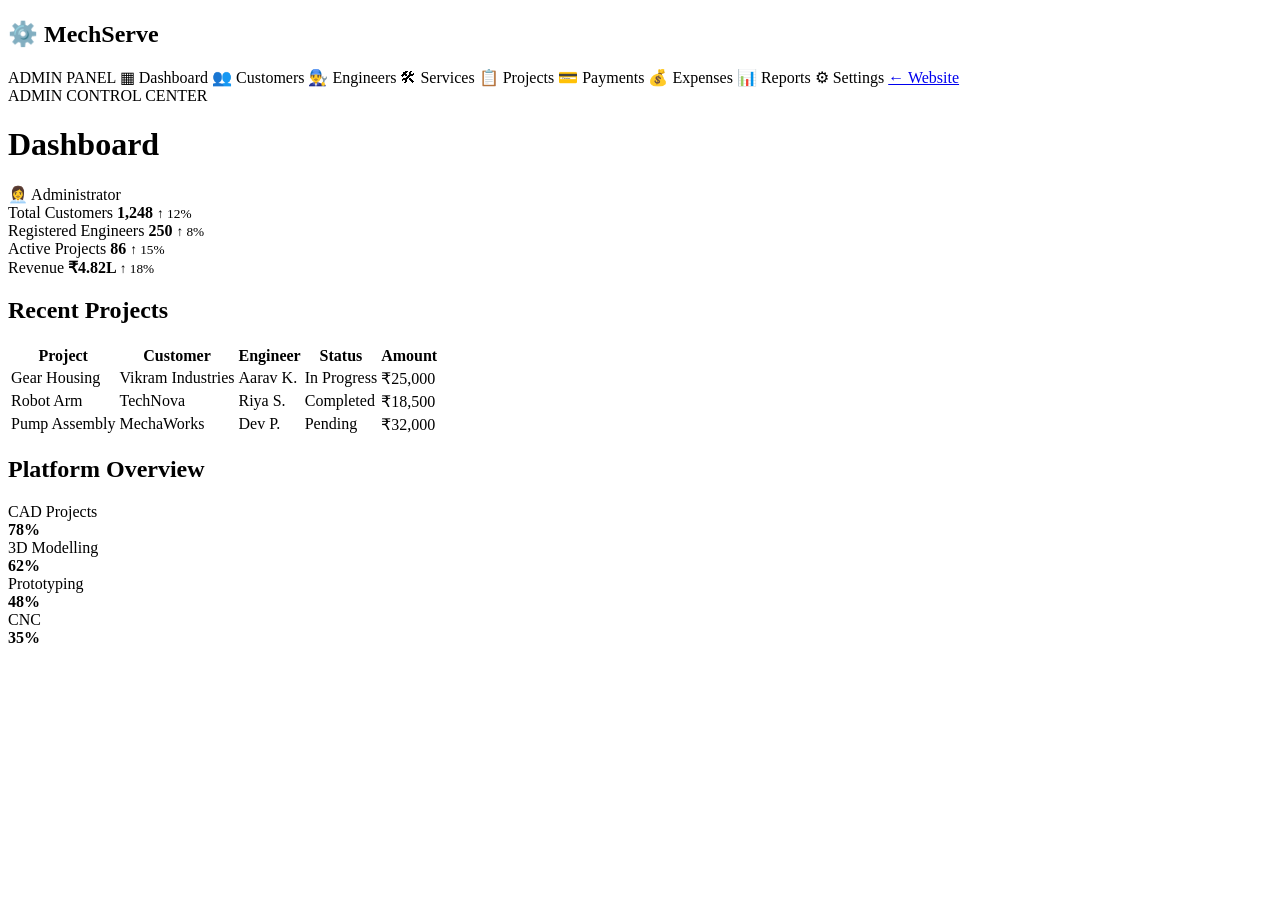
==== admin.html @ 6b7001bd "Add files via upload" ====
<!DOCTYPE html>
<html lang="en">

<head>

<meta charset="UTF-8">

<meta name="viewport"
content="width=device-width, initial-scale=1.0">

<title>Admin Dashboard | MechServe</title>

<link rel="stylesheet"
href="css/style.css">

</head>


<body class="admin-body">


<div class="admin-layout">


<aside class="admin-sidebar">

<h2>
⚙️ MechServe
</h2>

<span>
ADMIN PANEL
</span>


<a class="active">
▦ Dashboard
</a>

<a>
👥 Customers
</a>

<a>
👨‍🔧 Engineers
</a>

<a>
🛠 Services
</a>

<a>
📋 Projects
</a>

<a>
💳 Payments
</a>

<a>
💰 Expenses
</a>

<a>
📊 Reports
</a>

<a>
⚙ Settings
</a>


<a href="index.html">
← Website
</a>

</aside>


<main class="admin-main">


<div class="admin-top">

<div>

<span>
ADMIN CONTROL CENTER
</span>

<h1>
Dashboard
</h1>

</div>

<div class="admin-user">
👩‍💼 Administrator
</div>

</div>


<div class="admin-stats">


<div>

<span>
Total Customers
</span>

<strong>
1,248
</strong>

<small>
↑ 12%
</small>

</div>


<div>

<span>
Registered Engineers
</span>

<strong>
250
</strong>

<small>
↑ 8%
</small>

</div>


<div>

<span>
Active Projects
</span>

<strong>
86
</strong>

<small>
↑ 15%
</small>

</div>


<div>

<span>
Revenue
</span>

<strong>
₹4.82L
</strong>

<small>
↑ 18%
</small>

</div>

</div>


<div class="admin-content-grid">


<div class="admin-panel">

<h2>
Recent Projects
</h2>


<table>

<thead>

<tr>

<th>
Project
</th>

<th>
Customer
</th>

<th>
Engineer
</th>

<th>
Status
</th>

<th>
Amount
</th>

</tr>

</thead>


<tbody>

<tr>

<td>
Gear Housing
</td>

<td>
Vikram Industries
</td>

<td>
Aarav K.
</td>

<td>
<span class="yellow">
In Progress
</span>
</td>

<td>
₹25,000
</td>

</tr>


<tr>

<td>
Robot Arm
</td>

<td>
TechNova
</td>

<td>
Riya S.
</td>

<td>
<span class="green-text">
Completed
</span>
</td>

<td>
₹18,500
</td>

</tr>


<tr>

<td>
Pump Assembly
</td>

<td>
MechaWorks
</td>

<td>
Dev P.
</td>

<td>
<span class="purple-text">
Pending
</span>
</td>

<td>
₹32,000
</td>

</tr>

</tbody>

</table>

</div>


<div class="admin-panel">

<h2>
Platform Overview
</h2>

<div class="overview-item">

<span>
CAD Projects
</span>

<div>
<div style="width:78%">
</div>
</div>

<strong>
78%
</strong>

</div>


<div class="overview-item">

<span>
3D Modelling
</span>

<div>
<div style="width:62%">
</div>
</div>

<strong>
62%
</strong>

</div>


<div class="overview-item">

<span>
Prototyping
</span>

<div>
<div style="width:48%">
</div>
</div>

<strong>
48%
</strong>

</div>


<div class="overview-item">

<span>
CNC
</span>

<div>
<div style="width:35%">
</div>
</div>

<strong>
35%
</strong>

</div>

</div>

</div>


</main>

</div>

</body>

</html>
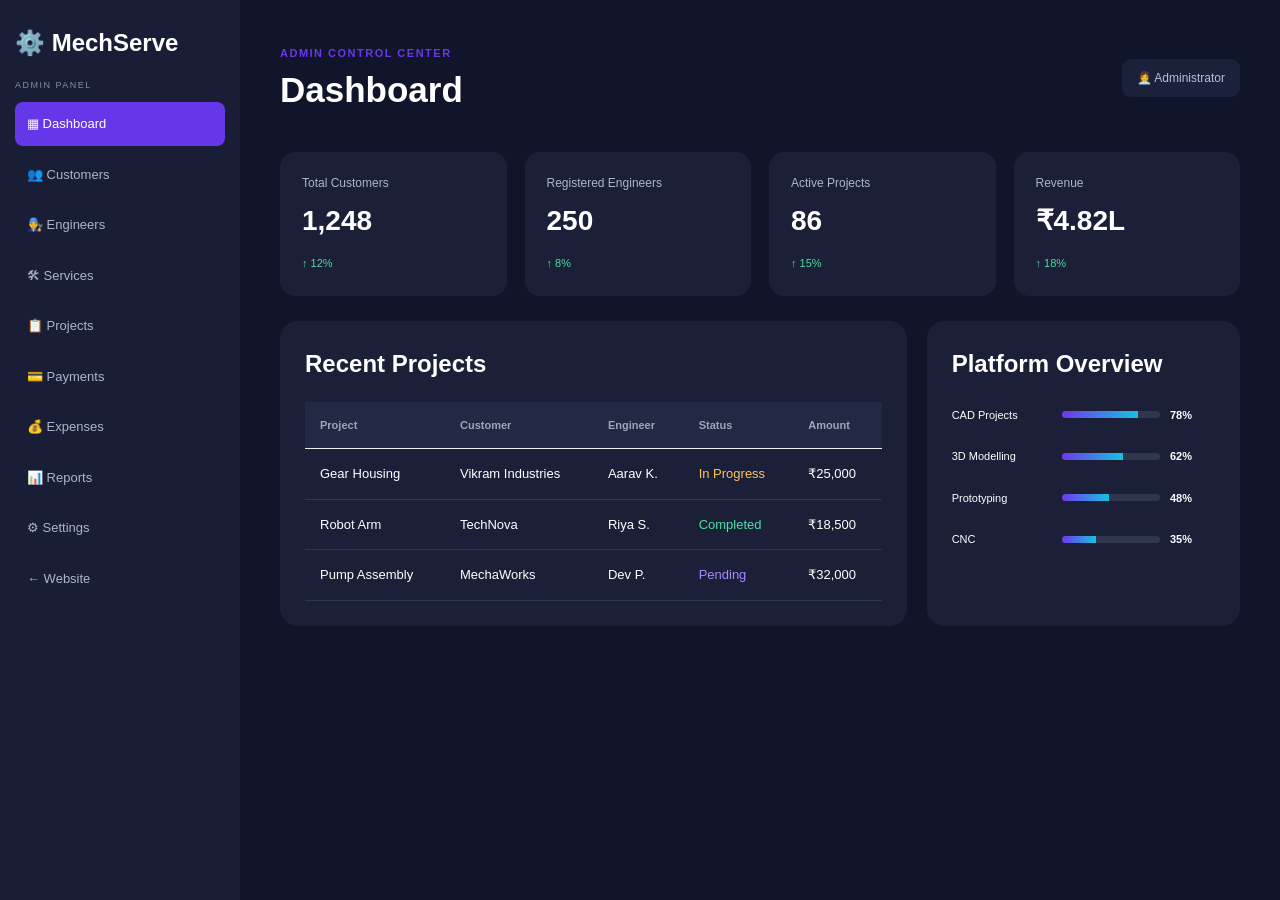
==== commit 4b27c04b: "Add files via upload" ====
--- a/admin.html
+++ b/admin.html
@@ -11,7 +11,7 @@
 <title>Admin Dashboard | MechServe</title>
 
 <link rel="stylesheet"
-href="css/style.css">
+href="style.css">
 
 </head>
 
--- a/style.css
+++ b/style.css
@@ -0,0 +1,2112 @@
+/* =========================================
+   MECHSERVE GLOBAL STYLE
+========================================= */
+
+* {
+    margin: 0;
+    padding: 0;
+    box-sizing: border-box;
+}
+
+
+html {
+    scroll-behavior: smooth;
+}
+
+
+body {
+    font-family: Arial, Helvetica, sans-serif;
+
+    color: #20243a;
+
+    background: #ffffff;
+
+    line-height: 1.5;
+}
+
+
+a {
+    text-decoration: none;
+
+    color: inherit;
+}
+
+
+.container {
+    width: 88%;
+
+    max-width: 1250px;
+
+    margin: auto;
+}
+
+
+/* =========================================
+   NAVBAR
+========================================= */
+
+.navbar {
+    height: 75px;
+
+    display: flex;
+
+    align-items: center;
+
+    justify-content: space-between;
+
+    padding: 0 6%;
+
+    background: rgba(255,255,255,.96);
+
+    border-bottom: 1px solid #eeeeee;
+
+    position: sticky;
+
+    top: 0;
+
+    z-index: 100;
+}
+
+
+.logo {
+    display: flex;
+
+    align-items: center;
+
+    gap: 8px;
+
+    font-size: 23px;
+
+    font-weight: 800;
+}
+
+
+.logo span {
+    color: #6936ed;
+}
+
+
+.navbar nav {
+    display: flex;
+
+    gap: 28px;
+}
+
+
+.navbar nav a {
+    color: #646c7e;
+
+    font-size: 14px;
+
+    font-weight: 600;
+}
+
+
+.navbar nav a:hover {
+    color: #6636ed;
+}
+
+
+.nav-buttons {
+    display: flex;
+
+    align-items: center;
+
+    gap: 18px;
+}
+
+
+.login-link {
+    font-size: 14px;
+
+    font-weight: 700;
+
+    color: #5f6574;
+}
+
+
+.btn {
+    display: inline-block;
+
+    padding: 13px 21px;
+
+    border: none;
+
+    border-radius: 10px;
+
+    color: white;
+
+    background:
+        linear-gradient(
+            135deg,
+            #6735ef,
+            #14c2df
+        );
+
+    font-weight: 700;
+
+    cursor: pointer;
+
+    box-shadow:
+        0 8px 22px #6735ef25;
+}
+
+
+.btn:hover {
+    transform: translateY(-2px);
+}
+
+
+.outline-btn {
+    display: inline-block;
+
+    padding: 12px 21px;
+
+    border: 1px solid #d8d1f8;
+
+    border-radius: 10px;
+
+    color: #6137d9;
+
+    font-weight: 700;
+
+    background: white;
+}
+
+
+/* =========================================
+   HERO
+========================================= */
+
+.hero {
+    min-height: 670px;
+
+    padding: 90px 7%;
+
+    display: flex;
+
+    justify-content: space-between;
+
+    align-items: center;
+
+    background:
+        radial-gradient(
+            circle at 85% 40%,
+            #c8f5ff,
+            transparent 30%
+        ),
+        linear-gradient(
+            135deg,
+            #f5f0ff,
+            #ffffff
+        );
+}
+
+
+.hero-content {
+    width: 55%;
+}
+
+
+.badge {
+    display: inline-block;
+
+    padding: 8px 14px;
+
+    border-radius: 30px;
+
+    background: #eee8ff;
+
+    color: #6637e9;
+
+    font-size: 11px;
+
+    font-weight: 800;
+
+    letter-spacing: .8px;
+}
+
+
+.hero h1 {
+    font-size: 65px;
+
+    line-height: 1.05;
+
+    margin: 20px 0;
+}
+
+
+.hero h1 span {
+    display: block;
+
+    background:
+        linear-gradient(
+            90deg,
+            #6735ee,
+            #0ec2e3,
+            #ff6598
+        );
+
+    -webkit-background-clip: text;
+
+    color: transparent;
+}
+
+
+.hero p {
+    max-width: 650px;
+
+    color: #6e7688;
+
+    font-size: 17px;
+}
+
+
+.hero-buttons {
+    display: flex;
+
+    gap: 15px;
+
+    margin-top: 30px;
+}
+
+
+.hero-stats {
+    display: flex;
+
+    gap: 50px;
+
+    margin-top: 45px;
+}
+
+
+.hero-stats strong {
+    display: block;
+
+    font-size: 25px;
+}
+
+
+.hero-stats small {
+    color: #7b8292;
+}
+
+
+/* =========================================
+   HERO VISUAL
+========================================= */
+
+.hero-visual {
+    width: 40%;
+
+    height: 430px;
+
+    position: relative;
+}
+
+
+.gear {
+    position: absolute;
+
+    right: 40px;
+
+    top: 55px;
+
+    font-size: 290px;
+
+    filter:
+        drop-shadow(
+            0 25px 30px #603ab444
+        );
+
+    animation:
+        rotateGear 16s linear infinite;
+}
+
+
+@keyframes rotateGear {
+
+    from {
+        transform: rotate(0deg);
+    }
+
+    to {
+        transform: rotate(360deg);
+    }
+
+}
+
+
+.floating {
+    position: absolute;
+
+    padding: 16px;
+
+    background: white;
+
+    border-radius: 14px;
+
+    box-shadow:
+        0 18px 45px #29334b1c;
+
+    font-size: 14px;
+}
+
+
+.floating b {
+    display: block;
+
+    margin-top: 5px;
+}
+
+
+.floating small {
+    color: #7b8292;
+}
+
+
+.f1 {
+    top: 25px;
+
+    left: 0;
+}
+
+
+.f2 {
+    bottom: 70px;
+
+    left: 25px;
+}
+
+
+.f3 {
+    bottom: 20px;
+
+    right: 0;
+}
+
+
+/* =========================================
+   SECTIONS
+========================================= */
+
+.section {
+    padding: 90px 7%;
+}
+
+
+.light {
+    background: #f7f8fc;
+}
+
+
+.section-title {
+    text-align: center;
+
+    max-width: 700px;
+
+    margin: 0 auto 45px;
+}
+
+
+.section-title span,
+.page-header span,
+.form-container > span,
+.payment-info > span,
+.dashboard-top > div > span,
+.admin-top span {
+    color: #6937e9;
+
+    font-size: 11px;
+
+    font-weight: 800;
+
+    letter-spacing: 1.5px;
+}
+
+
+.section-title h2 {
+    font-size: 40px;
+
+    margin: 8px 0;
+}
+
+
+.section-title p {
+    color: #737b8c;
+}
+
+
+/* =========================================
+   SERVICE CARDS
+========================================= */
+
+.cards {
+    display: grid;
+
+    grid-template-columns:
+        repeat(4, 1fr);
+
+    gap: 20px;
+}
+
+
+.service-card {
+    padding: 27px;
+
+    border: 1px solid #eeeeee;
+
+    border-radius: 18px;
+
+    background: white;
+
+    transition: .3s;
+}
+
+
+.service-card:hover {
+    transform: translateY(-7px);
+
+    box-shadow:
+        0 20px 50px #26304a12;
+}
+
+
+.service-card.large {
+    min-height: 400px;
+}
+
+
+.service-card h3,
+.service-card h2 {
+    margin: 15px 0 8px;
+}
+
+
+.service-card p {
+    color: #737b8c;
+
+    font-size: 14px;
+
+    margin-bottom: 18px;
+}
+
+
+.service-card a {
+    color: #6338db;
+
+    font-size: 13px;
+
+    font-weight: 700;
+}
+
+
+.service-card ul {
+    padding-left: 20px;
+
+    color: #697183;
+
+    font-size: 14px;
+
+    margin: 15px 0 25px;
+}
+
+
+.service-card li {
+    margin: 8px 0;
+}
+
+
+.icon {
+    width: 55px;
+
+    height: 55px;
+
+    display: grid;
+
+    place-items: center;
+
+    border-radius: 15px;
+
+    font-size: 26px;
+}
+
+
+.purple {
+    background: #eee7ff;
+}
+
+
+.blue {
+    background: #e1f5ff;
+}
+
+
+.orange {
+    background: #fff0df;
+}
+
+
+.green {
+    background: #e2f9ed;
+}
+
+
+.pink {
+    background: #ffe6f1;
+}
+
+
+.cyan {
+    background: #defaff;
+}
+
+
+/* =========================================
+   STEPS
+========================================= */
+
+.steps {
+    display: grid;
+
+    grid-template-columns:
+        repeat(4, 1fr);
+
+    gap: 20px;
+}
+
+
+.steps > div {
+    padding: 28px;
+
+    border-radius: 18px;
+
+    background: white;
+
+    border: 1px solid #eeeeee;
+}
+
+
+.steps b {
+    color: #7139ec;
+
+    font-size: 25px;
+}
+
+
+.steps h3 {
+    margin: 15px 0 8px;
+}
+
+
+.steps p {
+    color: #747c8c;
+
+    font-size: 14px;
+}
+
+
+/* =========================================
+   CTA
+========================================= */
+
+.cta {
+    padding: 70px 8%;
+
+    color: white;
+
+    display: flex;
+
+    align-items: center;
+
+    justify-content: space-between;
+
+    background:
+        linear-gradient(
+            120deg,
+            #6734ef,
+            #169ed9
+        );
+}
+
+
+.cta span {
+    font-size: 11px;
+
+    letter-spacing: 1.5px;
+}
+
+
+.cta h2 {
+    font-size: 36px;
+
+    max-width: 650px;
+
+    margin: 8px 0;
+}
+
+
+.cta p {
+    opacity: .85;
+}
+
+
+.white-btn {
+    background: white;
+
+    color: #6335dc;
+
+    padding: 14px 22px;
+
+    border-radius: 10px;
+
+    font-weight: 800;
+}
+
+
+/* =========================================
+   FOOTER
+========================================= */
+
+footer {
+    padding: 55px 8%;
+
+    background: #0d1123;
+
+    color: #aab1c4;
+
+    display: grid;
+
+    grid-template-columns:
+        2fr 1fr 1fr 1fr;
+
+    gap: 40px;
+}
+
+
+footer h2 {
+    color: white;
+
+    margin-bottom: 10px;
+}
+
+
+footer h4 {
+    color: white;
+
+    margin-bottom: 15px;
+}
+
+
+footer a {
+    display: block;
+
+    margin: 9px 0;
+
+    font-size: 13px;
+}
+
+
+/* =========================================
+   PAGE HEADER
+========================================= */
+
+.page-header {
+    text-align: center;
+
+    padding: 90px 20px;
+
+    background:
+        linear-gradient(
+            135deg,
+            #f1ebff,
+            #e9fbff
+        );
+}
+
+
+.page-header h1 {
+    font-size: 48px;
+
+    margin: 10px 0;
+}
+
+
+.page-header p {
+    color: #70798b;
+}
+
+
+/* =========================================
+   ENGINEER CARDS
+========================================= */
+
+.search-box {
+    display: flex;
+
+    gap: 10px;
+
+    max-width: 900px;
+
+    margin: 0 auto 40px;
+}
+
+
+.search-box input,
+.search-box select {
+    flex: 1;
+
+    padding: 14px;
+
+    border: 1px solid #ddd;
+
+    border-radius: 10px;
+}
+
+
+.engineer-grid {
+    display: grid;
+
+    grid-template-columns:
+        repeat(4, 1fr);
+
+    gap: 20px;
+}
+
+
+.engineer-card {
+    padding: 25px;
+
+    border: 1px solid #eee;
+
+    border-radius: 18px;
+
+    background: white;
+
+    box-shadow:
+        0 10px 35px #222b4508;
+}
+
+
+.avatar {
+    width: 65px;
+
+    height: 65px;
+
+    display: grid;
+
+    place-items: center;
+
+    border-radius: 50%;
+
+    color: white;
+
+    font-weight: bold;
+
+    font-size: 20px;
+
+    margin-bottom: 15px;
+}
+
+
+.purple-avatar {
+    background: #7441ef;
+}
+
+
+.blue-avatar {
+    background: #249dd2;
+}
+
+
+.orange-avatar {
+    background: #ef812f;
+}
+
+
+.green-avatar {
+    background: #19a974;
+}
+
+
+.engineer-card > span {
+    color: #70798b;
+
+    font-size: 12px;
+}
+
+
+.engineer-card p {
+    color: #697183;
+
+    font-size: 12px;
+
+    margin: 15px 0;
+}
+
+
+.rating {
+    color: #e49b19;
+
+    font-size: 13px;
+}
+
+
+.engineer-bottom {
+    display: flex;
+
+    justify-content: space-between;
+
+    align-items: center;
+
+    margin-top: 20px;
+}
+
+
+.engineer-bottom a {
+    color: #6637df;
+
+    font-size: 12px;
+
+    font-weight: bold;
+}
+
+
+/* =========================================
+   FORMS
+========================================= */
+
+.form-page {
+    min-height: calc(100vh - 75px);
+
+    padding: 70px 20px;
+
+    background:
+        linear-gradient(
+            135deg,
+            #f3efff,
+            #e9fbff
+        );
+}
+
+
+.form-container {
+    max-width: 700px;
+
+    margin: auto;
+
+    padding: 40px;
+
+    background: white;
+
+    border-radius: 20px;
+
+    box-shadow:
+        0 20px 60px #3d347b16;
+}
+
+
+.form-container h1 {
+    font-size: 36px;
+
+    margin: 10px 0;
+}
+
+
+.form-container > p {
+    color: #737b8c;
+
+    margin-bottom: 30px;
+}
+
+
+.form-container label,
+.auth-box label {
+    display: block;
+
+    margin-bottom: 18px;
+
+    font-size: 13px;
+
+    font-weight: 700;
+}
+
+
+.form-container input,
+.form-container select,
+.form-container textarea,
+.auth-box input {
+    width: 100%;
+
+    padding: 13px;
+
+    margin-top: 7px;
+
+    border: 1px solid #ddd;
+
+    border-radius: 10px;
+
+    outline: none;
+
+    font-family: inherit;
+}
+
+
+.form-container textarea {
+    min-height: 130px;
+
+    resize: vertical;
+}
+
+
+.full {
+    width: 100%;
+}
+
+
+/* =========================================
+   DASHBOARD
+========================================= */
+
+.dashboard-body {
+    background: #f6f7fb;
+}
+
+
+.dashboard-layout {
+    display: flex;
+
+    min-height: 100vh;
+}
+
+
+.sidebar {
+    width: 240px;
+
+    padding: 25px 15px;
+
+    background: #151a30;
+
+    color: white;
+
+    position: fixed;
+
+    height: 100vh;
+}
+
+
+.sidebar h2 {
+    margin-bottom: 35px;
+}
+
+
+.side-title {
+    font-size: 10px;
+
+    color: #777f9a;
+
+    letter-spacing: 1.5px;
+
+    margin-bottom: 10px;
+}
+
+
+.sidebar a {
+    display: block;
+
+    padding: 13px;
+
+    margin: 5px 0;
+
+    border-radius: 9px;
+
+    color: #adb4c9;
+
+    font-size: 13px;
+}
+
+
+.sidebar a:hover,
+.sidebar a.active {
+    background: #6737e9;
+
+    color: white;
+}
+
+
+.dashboard-main {
+    margin-left: 240px;
+
+    width: calc(100% - 240px);
+
+    padding: 40px;
+}
+
+
+.dashboard-top {
+    display: flex;
+
+    justify-content: space-between;
+
+    align-items: center;
+
+    margin-bottom: 35px;
+}
+
+
+.dashboard-top h1 {
+    font-size: 32px;
+}
+
+
+.dashboard-top p {
+    color: #737b8b;
+}
+
+
+.dashboard-stats,
+.admin-stats {
+    display: grid;
+
+    grid-template-columns:
+        repeat(4,1fr);
+
+    gap: 18px;
+
+    margin-bottom: 25px;
+}
+
+
+.dashboard-stats > div,
+.admin-stats > div {
+    padding: 22px;
+
+    background: white;
+
+    border-radius: 15px;
+
+    border: 1px solid #eee;
+}
+
+
+.dashboard-stats span,
+.admin-stats span {
+    display: block;
+
+    color: #7a8292;
+
+    font-size: 12px;
+}
+
+
+.dashboard-stats strong,
+.admin-stats strong {
+    display: block;
+
+    font-size: 28px;
+
+    margin: 8px 0;
+}
+
+
+.dashboard-stats small,
+.admin-stats small {
+    color: #20a873;
+
+    font-size: 11px;
+}
+
+
+.dashboard-grid {
+    display: grid;
+
+    grid-template-columns:
+        2fr 1fr;
+
+    gap: 20px;
+}
+
+
+.dashboard-panel {
+    background: white;
+
+    border-radius: 18px;
+
+    padding: 25px;
+
+    border: 1px solid #eee;
+}
+
+
+.panel-heading {
+    display: flex;
+
+    justify-content: space-between;
+
+    margin-bottom: 20px;
+}
+
+
+.panel-heading a {
+    color: #6737e0;
+
+    font-size: 12px;
+}
+
+
+.project-row,
+.request-row {
+    display: flex;
+
+    align-items: center;
+
+    gap: 15px;
+
+    padding: 17px 0;
+
+    border-bottom: 1px solid #eee;
+}
+
+
+.project-icon {
+    width: 45px;
+
+    height: 45px;
+
+    display: grid;
+
+    place-items: center;
+
+    background: #eee8ff;
+
+    border-radius: 10px;
+}
+
+
+.project-info {
+    flex: 1;
+}
+
+
+.project-info h3 {
+    font-size: 14px;
+}
+
+
+.project-info p {
+    color: #7c8392;
+
+    font-size: 11px;
+}
+
+
+.status-progress {
+    padding: 6px 10px;
+
+    background: #fff0ce;
+
+    color: #ad7008;
+
+    border-radius: 15px;
+
+    font-size: 10px;
+
+    font-weight: bold;
+}
+
+
+.status-review {
+    padding: 6px 10px;
+
+    background: #e7e5ff;
+
+    color: #5e50d5;
+
+    border-radius: 15px;
+
+    font-size: 10px;
+
+    font-weight: bold;
+}
+
+
+.payment-summary {
+    padding-top: 20px;
+}
+
+
+.payment-summary strong {
+    display: block;
+
+    font-size: 30px;
+
+    margin: 10px 0;
+}
+
+
+.payment-summary p {
+    color: #7a8292;
+
+    font-size: 12px;
+
+    margin-bottom: 20px;
+}
+
+
+/* =========================================
+   TRACKING
+========================================= */
+
+.tracking-main-card {
+    background: white;
+
+    border-radius: 20px;
+
+    padding: 35px;
+
+    border: 1px solid #eee;
+}
+
+
+.tracking-header {
+    display: flex;
+
+    justify-content: space-between;
+
+    margin-bottom: 30px;
+}
+
+
+.tracking-header p {
+    color: #7a8292;
+}
+
+
+.tracking-header strong {
+    color: #6736e7;
+
+    font-size: 35px;
+}
+
+
+.big-progress {
+    height: 10px;
+
+    background: #eee;
+
+    border-radius: 20px;
+
+    overflow: hidden;
+
+    margin-bottom: 45px;
+}
+
+
+#bigProgressBar {
+    height: 100%;
+
+    width: 52%;
+
+    background:
+        linear-gradient(
+            90deg,
+            #6736ef,
+            #15c2e2
+        );
+
+    transition: .5s;
+}
+
+
+.tracking-steps {
+    display: grid;
+
+    grid-template-columns:
+        repeat(5,1fr);
+
+    margin-bottom: 40px;
+}
+
+
+.track-step {
+    text-align: center;
+
+    color: #9a9fad;
+}
+
+
+.track-step div {
+    width: 40px;
+
+    height: 40px;
+
+    margin: auto;
+
+    display: grid;
+
+    place-items: center;
+
+    border-radius: 50%;
+
+    background: #edf0f4;
+}
+
+
+.track-step.done div,
+.track-step.current div {
+    background: #6838ee;
+
+    color: white;
+}
+
+
+.track-step h3 {
+    font-size: 12px;
+
+    margin-top: 10px;
+}
+
+
+.track-step small {
+    font-size: 10px;
+}
+
+
+/* =========================================
+   EXPENSE
+========================================= */
+
+.expense-stats {
+    display: grid;
+
+    grid-template-columns:
+        repeat(3,1fr);
+
+    gap: 20px;
+
+    margin-bottom: 25px;
+}
+
+
+.expense-box {
+    padding: 25px;
+
+    border-radius: 18px;
+
+    color: white;
+}
+
+
+.expense-box span {
+    opacity: .85;
+}
+
+
+.expense-box strong {
+    display: block;
+
+    font-size: 30px;
+
+    margin-top: 8px;
+}
+
+
+.purple-box {
+    background:
+        linear-gradient(
+            135deg,
+            #6735ed,
+            #9c6bff
+        );
+}
+
+
+.orange-box {
+    background:
+        linear-gradient(
+            135deg,
+            #ed7727,
+            #ffa951
+        );
+}
+
+
+.green-box {
+    background:
+        linear-gradient(
+            135deg,
+            #0ba76f,
+            #2bd49c
+        );
+}
+
+
+table {
+    width: 100%;
+
+    border-collapse: collapse;
+}
+
+
+th,
+td {
+    text-align: left;
+
+    padding: 15px;
+
+    border-bottom: 1px solid #eee;
+
+    font-size: 13px;
+}
+
+
+th {
+    color: #7a8292;
+
+    font-size: 11px;
+}
+
+
+/* =========================================
+   PAYMENT
+========================================= */
+
+.payment-page {
+    background:
+        linear-gradient(
+            135deg,
+            #f1ebff,
+            #e9fbff
+        );
+
+    min-height: 100vh;
+}
+
+
+.payment-container {
+    width: 90%;
+
+    max-width: 1000px;
+
+    margin: 70px auto;
+
+    display: grid;
+
+    grid-template-columns:
+        1fr 1fr;
+
+    background: white;
+
+    border-radius: 25px;
+
+    overflow: hidden;
+
+    box-shadow:
+        0 20px 70px #392b7215;
+}
+
+
+.payment-info {
+    padding: 50px;
+
+    background:
+        linear-gradient(
+            135deg,
+            #6735ee,
+            #16bfe0
+        );
+
+    color: white;
+}
+
+
+.payment-info > span {
+    color: white;
+}
+
+
+.payment-info h1 {
+    font-size: 40px;
+
+    margin: 15px 0;
+}
+
+
+.payment-project {
+    margin-top: 50px;
+
+    padding: 20px;
+
+    border-radius: 13px;
+
+    background: #ffffff18;
+}
+
+
+.payment-project span {
+    font-size: 10px;
+
+    opacity: .7;
+}
+
+
+.secure-message {
+    margin-top: 25px;
+
+    padding: 15px;
+
+    border-radius: 10px;
+
+    background: #ffffff15;
+}
+
+
+.payment-form {
+    padding: 50px;
+}
+
+
+.payment-form label {
+    display: block;
+
+    margin: 20px 0;
+
+    font-size: 12px;
+
+    font-weight: bold;
+}
+
+
+.payment-form input,
+.payment-form select {
+    width: 100%;
+
+    padding: 14px;
+
+    margin-top: 7px;
+
+    border: 1px solid #ddd;
+
+    border-radius: 10px;
+}
+
+
+.amount {
+    font-size: 32px;
+
+    margin-top: 10px;
+
+    color: #6635e9;
+}
+
+
+.payment-note {
+    text-align: center;
+
+    color: #858b9b;
+
+    font-size: 11px;
+
+    margin-top: 20px;
+}
+
+
+/* =========================================
+   AUTH
+========================================= */
+
+.auth-page {
+    min-height: 100vh;
+
+    display: grid;
+
+    place-items: center;
+
+    padding: 30px;
+
+    background:
+        linear-gradient(
+            135deg,
+            #f2ecff,
+            #e8fbff
+        );
+}
+
+
+.auth-box {
+    width: 430px;
+
+    max-width: 100%;
+
+    padding: 40px;
+
+    background: white;
+
+    border-radius: 20px;
+
+    box-shadow:
+        0 20px 60px #392d7018;
+}
+
+
+.auth-box.wide {
+    width: 520px;
+}
+
+
+.auth-logo {
+    display: block;
+
+    text-align: center;
+
+    font-size: 23px;
+
+    font-weight: bold;
+
+    color: #6736e8;
+
+    margin-bottom: 30px;
+}
+
+
+.auth-box h1 {
+    text-align: center;
+
+    font-size: 30px;
+}
+
+
+.auth-box > p {
+    text-align: center;
+
+    color: #777f90;
+
+    margin: 8px 0 25px;
+}
+
+
+.auth-box input {
+    padding: 13px;
+}
+
+
+.remember {
+    display: flex;
+
+    justify-content: space-between;
+
+    font-size: 11px;
+
+    margin-bottom: 20px;
+}
+
+
+.remember a {
+    color: #6635df;
+}
+
+
+.auth-divider {
+    text-align: center;
+
+    color: #aaa;
+
+    margin: 20px 0;
+}
+
+
+.register-text {
+    font-size: 12px;
+}
+
+
+.register-text a {
+    color: #6535df;
+
+    font-weight: bold;
+}
+
+
+.demo-login {
+    margin-top: 25px;
+
+    padding: 10px;
+
+    border-radius: 8px;
+
+    background: #f4f1ff;
+
+    color: #6236dc !important;
+
+    font-size: 10px;
+}
+
+
+.account-type {
+    display: grid;
+
+    grid-template-columns: 1fr 1fr;
+
+    gap: 10px;
+
+    margin-bottom: 25px;
+}
+
+
+.account-type button {
+    padding: 13px;
+
+    border: 1px solid #ddd;
+
+    background: white;
+
+    border-radius: 10px;
+
+    cursor: pointer;
+}
+
+
+.account-type button.selected {
+    background: #eee8ff;
+
+    border-color: #7038ee;
+
+    color: #6334df;
+}
+
+
+/* =========================================
+   ADMIN
+========================================= */
+
+.admin-body {
+    background: #11152b;
+
+    color: white;
+}
+
+
+.admin-layout {
+    display: flex;
+
+    min-height: 100vh;
+}
+
+
+.admin-sidebar {
+    width: 240px;
+
+    padding: 25px 15px;
+
+    background: #191e36;
+
+    position: fixed;
+
+    height: 100vh;
+}
+
+
+.admin-sidebar h2 {
+    margin-bottom: 10px;
+}
+
+
+.admin-sidebar > span {
+    color: #858ca4;
+
+    font-size: 9px;
+
+    letter-spacing: 1.5px;
+}
+
+
+.admin-sidebar a {
+    display: block;
+
+    margin-top: 7px;
+
+    padding: 12px;
+
+    border-radius: 8px;
+
+    color: #aeb5c9;
+
+    font-size: 13px;
+}
+
+
+.admin-sidebar a:hover,
+.admin-sidebar a.active {
+    background: #6637e8;
+
+    color: white;
+}
+
+
+.admin-main {
+    margin-left: 240px;
+
+    width: calc(100% - 240px);
+
+    padding: 40px;
+}
+
+
+.admin-top {
+    display: flex;
+
+    justify-content: space-between;
+
+    align-items: center;
+
+    margin-bottom: 35px;
+}
+
+
+.admin-top h1 {
+    font-size: 35px;
+}
+
+
+.admin-user {
+    padding: 10px 15px;
+
+    border-radius: 9px;
+
+    background: #1c213b;
+
+    color: #b8bfd0;
+
+    font-size: 12px;
+}
+
+
+.admin-stats > div {
+    background: #1b2038;
+
+    border: none;
+
+    color: white;
+}
+
+
+.admin-stats span {
+    color: #aeb5ca;
+}
+
+
+.admin-stats small {
+    color: #4fdda5;
+}
+
+
+.admin-content-grid {
+    display: grid;
+
+    grid-template-columns:
+        2fr 1fr;
+
+    gap: 20px;
+}
+
+
+.admin-panel {
+    background: #1b2038;
+
+    border-radius: 18px;
+
+    padding: 25px;
+
+    overflow: auto;
+}
+
+
+.admin-panel h2 {
+    margin-bottom: 20px;
+}
+
+
+.admin-panel th {
+    background: #232843;
+
+    color: #9da5bb;
+}
+
+
+.admin-panel td {
+    border-color: #30364e;
+}
+
+
+.yellow {
+    color: #ffc456;
+}
+
+
+.green-text {
+    color: #4fe0a4;
+}
+
+
+.purple-text {
+    color: #a38aff;
+}
+
+
+.overview-item {
+    margin: 25px 0;
+
+    display: grid;
+
+    grid-template-columns: 100px 1fr 45px;
+
+    align-items: center;
+
+    gap: 10px;
+
+    font-size: 11px;
+}
+
+
+.overview-item > div {
+    height: 7px;
+
+    background: #30364e;
+
+    border-radius: 20px;
+
+    overflow: hidden;
+}
+
+
+.overview-item > div > div {
+    height: 100%;
+
+    background:
+        linear-gradient(
+            90deg,
+            #7137ee,
+            #15c2e1
+        );
+}
+
+
+/* =========================================
+   RESPONSIVE
+========================================= */
+
+@media(max-width:1000px) {
+
+    .navbar nav {
+        display: none;
+    }
+
+    .hero {
+        padding: 70px 5%;
+    }
+
+    .hero-content {
+        width: 100%;
+    }
+
+    .hero-visual {
+        display: none;
+    }
+
+    .cards {
+        grid-template-columns:
+            repeat(2,1fr);
+    }
+
+    .steps {
+        grid-template-columns:
+            repeat(2,1fr);
+    }
+
+    .engineer-grid {
+        grid-template-columns:
+            repeat(2,1fr);
+    }
+
+    .dashboard-stats,
+    .admin-stats {
+        grid-template-columns:
+            repeat(2,1fr);
+    }
+
+}
+
+
+@media(max-width:700px) {
+
+    .hero h1 {
+        font-size: 44px;
+    }
+
+    .hero {
+        min-height: auto;
+    }
+
+    .hero-stats {
+        gap: 20px;
+    }
+
+    .section {
+        padding: 60px 5%;
+    }
+
+    .cards,
+    .steps,
+    .engineer-grid,
+    .expense-stats {
+        grid-template-columns: 1fr;
+    }
+
+    .payment-container {
+        grid-template-columns: 1fr;
+    }
+
+    .payment-info,
+    .payment-form {
+        padding: 30px;
+    }
+
+    .dashboard-main,
+    .admin-main {
+        margin-left: 0;
+
+        width: 100%;
+
+        padding: 25px;
+    }
+
+    .sidebar,
+    .admin-sidebar {
+        display: none;
+    }
+
+    .dashboard-grid,
+    .admin-content-grid {
+        grid-template-columns: 1fr;
+    }
+
+    .dashboard-stats,
+    .admin-stats {
+        grid-template-columns: 1fr 1fr;
+    }
+
+    .cta {
+        display: block;
+    }
+
+    .cta .white-btn {
+        display: inline-block;
+
+        margin-top: 25px;
+    }
+
+    footer {
+        grid-template-columns: 1fr 1fr;
+    }
+
+}
